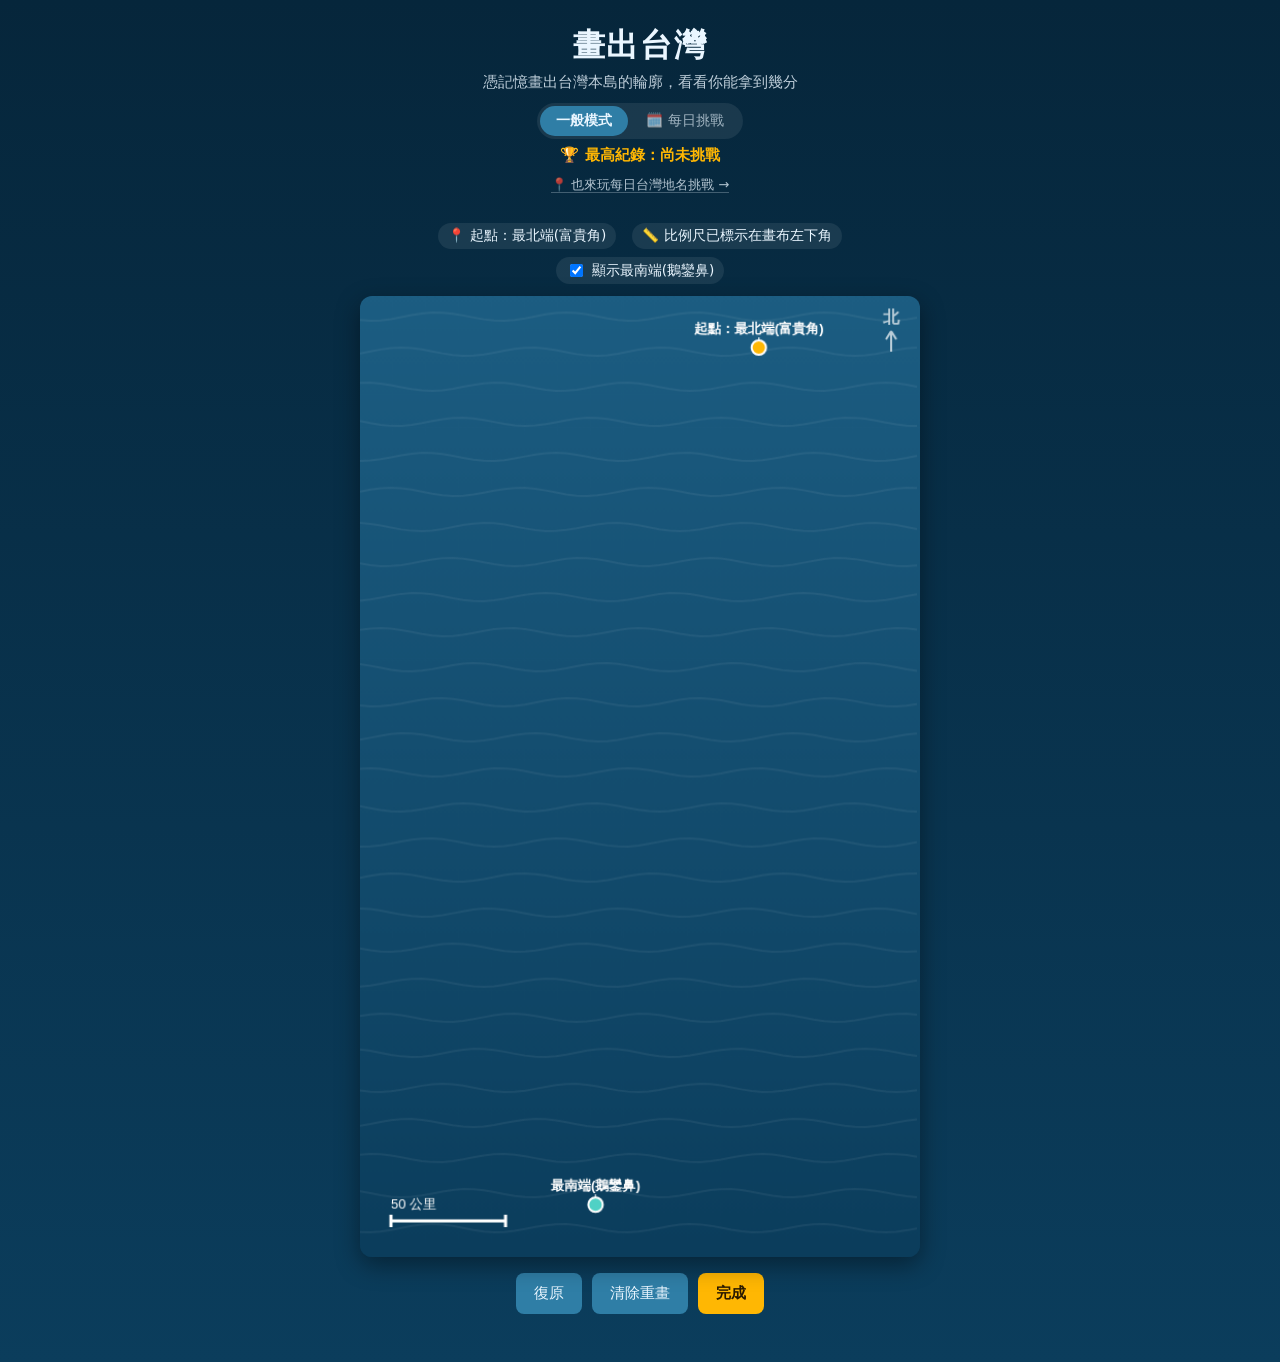
==== index.html @ fce16fc8 "Fix bestGrade stuck at null after a 0%-scoring first attempt recordAttempt() only updated bestScore/" ====
<!DOCTYPE html>
<html lang="zh-Hant">
<head>
<meta charset="UTF-8">
<meta name="viewport" content="width=device-width, initial-scale=1.0, maximum-scale=1.0, user-scalable=no, viewport-fit=cover">
<title>畫出台灣</title>
<!-- Bump ?v=N on style.css/shared.js/shared-outline.js/draw-data.js/
     records.js/game.js whenever any of them change -- GitHub Pages' CDN +
     browsers cache these aggressively enough that without a cache-busting
     query string, a deploy can take a long time (or a manual hard-refresh)
     to actually reach a returning visitor, even though the new file is
     live on the server. -->
<link rel="stylesheet" href="style.css?v=22">
</head>
<body>
  <header>
    <h1>畫出台灣</h1>
    <p class="subtitle tagline">憑記憶畫出台灣本島的輪廓，看看你能拿到幾分</p>
    <div id="mode-toggle">
      <button id="mode-normal-btn" class="mode-btn" type="button">一般模式</button>
      <button id="mode-challenge-btn" class="mode-btn" type="button">🗓️ 每日挑戰</button>
    </div>
    <p id="challenge-desc" class="subtitle" hidden></p>
    <div id="challenge-tools" hidden>
      <button id="catchup-btn" type="button">📅 補玩錯過的挑戰</button>
      <button id="back-to-today-btn" type="button" hidden>↩️ 返回今天</button>
    </div>
    <div id="catchup-panel" hidden>
      <p class="catchup-panel-title">選擇想補玩的日期：</p>
      <div id="catchup-list"></div>
      <button id="catchup-close-btn" type="button">關閉</button>
    </div>
    <p id="best-score-line" class="subtitle">🏆 最高紀錄：尚未挑戰</p>
    <p class="cross-link"><a href="placename/">📍 也來玩每日台灣地名挑戰 →</a></p>
  </header>

  <main>
    <div id="hint-bar">
      <span id="start-hint" class="hint">📍 起點：最北端(富貴角)</span>
      <span class="hint">📏 比例尺已標示在畫布左下角</span>
      <label id="south-toggle-label" class="hint toggle-hint">
        <input type="checkbox" id="south-marker-toggle" checked>
        顯示最南端(鵝鑾鼻)
      </label>
    </div>

    <div id="canvas-wrap">
      <canvas id="bg-canvas"></canvas>
      <canvas id="draw-canvas"></canvas>
      <canvas id="result-canvas"></canvas>
      <div id="rotate-hint" hidden>📱 今天的地圖偏橫向，建議把手機轉成橫向遊玩，畫布會大很多！</div>
    </div>

    <div id="controls">
      <button id="undo-btn" type="button">復原</button>
      <button id="clear-btn" type="button">清除重畫</button>
      <button id="finish-btn" type="button">完成</button>
      <button id="download-card-btn" type="button" hidden>下載成績卡片</button>
      <button id="retry-btn" type="button" hidden>再玩一次</button>
    </div>

    <div id="result-panel" hidden>
      <p class="scroll-hint">👆 上滑看地圖比對・👇 這裡是完整成績，可以上下滑動查看</p>
      <div id="new-record-badge" hidden>🎉 新紀錄！</div>
      <div id="score-grade"></div>
      <div id="score-number"></div>
      <p id="score-message"></p>

      <div id="score-breakdown">
        <div class="score-item">
          <span class="score-item-label">形狀相似度</span>
          <div class="score-bar"><div class="score-bar-fill" id="shape-bar"></div></div>
          <span class="score-item-value" id="shape-score-value">0%</span>
        </div>
        <div class="score-item">
          <span class="score-item-label">比例大小</span>
          <div class="score-bar"><div class="score-bar-fill" id="size-bar"></div></div>
          <span class="score-item-value" id="size-score-value">0%</span>
        </div>
        <div class="score-item">
          <span class="score-item-label">位置偏移</span>
          <div class="score-bar"><div class="score-bar-fill" id="position-bar"></div></div>
          <span class="score-item-value" id="position-score-value">0%</span>
        </div>
      </div>

      <div class="legend">
        <span><i class="swatch swatch-correct"></i>畫對的地方</span>
        <span><i class="swatch swatch-over"></i>你多畫的地方</span>
        <span><i class="swatch swatch-under"></i>你少畫的地方</span>
      </div>

      <div id="score-analysis"></div>
    </div>
  </main>

  <script src="shared-outline.js?v=22"></script>
  <script src="shared.js?v=23"></script>
  <script src="draw-data.js?v=22"></script>
  <script src="records.js?v=24"></script>
  <script src="game.js?v=24"></script>
</body>
</html>
---- style.css ----
/* Shared base styles -- loaded by both this page and placename/index.html
   (as ../style.css there), which layers its own placename/style.css on
   top for anything placename-specific. Both pages reuse the exact same
   element IDs/classes wherever the visual pattern is identical (hint-bar,
   controls, catchup-panel/list/item, result-panel, score-grade/number/
   message, buttons), so a fix here fixes both at once; only genuinely
   different pieces live in each page's own stylesheet. */
:root {
  --ocean-deep: #0b3d5c;
  --ocean-mid: #1c5d82;
  --ocean-light: #2f7ea6;
  --ink: #eaf6ff;
  --accent: #ffb703;
  --player-color: #ff5252;
  --real-color: #2ecc71;
  --miss-color: #9b59b6;
  --panel-bg: rgba(255, 255, 255, 0.08);
}

* {
  box-sizing: border-box;
}

body {
  margin: 0;
  min-height: 100vh;
  min-height: 100dvh;
  background: linear-gradient(180deg, #06263b 0%, #0b3d5c 100%);
  color: var(--ink);
  font-family: "Noto Sans TC", "Microsoft JhengHei", system-ui, sans-serif;
  display: flex;
  flex-direction: column;
  align-items: center;
  padding: 24px 16px 48px;
}

header {
  text-align: center;
  margin-bottom: 16px;
}

h1 {
  margin: 0 0 4px;
  font-size: 2rem;
  letter-spacing: 0.05em;
}

.subtitle {
  margin: 0;
  opacity: 0.8;
  font-size: 0.95rem;
}

#best-score-line {
  margin-top: 6px;
  opacity: 1;
  color: var(--accent);
  font-weight: 600;
}

.cross-link {
  margin-top: 10px;
  font-size: 0.82rem;
}

.cross-link a {
  color: var(--ink);
  opacity: 0.75;
  text-decoration: none;
  border-bottom: 1px solid rgba(234, 246, 255, 0.35);
}

.cross-link a:hover {
  opacity: 1;
}

#mode-toggle {
  display: flex;
  justify-content: center;
  gap: 2px;
  margin: 10px auto 0;
  background: var(--panel-bg);
  border-radius: 999px;
  padding: 3px;
  width: fit-content;
}

.mode-btn {
  padding: 6px 16px;
  border-radius: 999px;
  border: none;
  background: transparent;
  color: var(--ink);
  font-size: 0.85rem;
  font-family: inherit;
  cursor: pointer;
  opacity: 0.65;
  transition: background 0.15s, opacity 0.15s;
}

.mode-btn.active {
  background: var(--ocean-light);
  opacity: 1;
  font-weight: 700;
}

#challenge-desc {
  margin-top: 6px;
  color: var(--accent);
  font-size: 0.85rem;
}

#challenge-tools {
  display: flex;
  justify-content: center;
  gap: 8px;
  margin-top: 8px;
}

/* Author `display` rules always beat the UA's default [hidden]{display:none}
   regardless of specificity/source order -- learned the hard way with
   .toggle-hint earlier, so every element here that's toggled via the
   `hidden` attribute (not just a class) needs this same override. */
#challenge-tools[hidden] {
  display: none;
}

#catchup-btn,
#back-to-today-btn {
  padding: 5px 12px;
  font-size: 0.78rem;
  border-radius: 999px;
  border: 1px solid rgba(255, 255, 255, 0.25);
  background: var(--panel-bg);
  color: var(--ink);
  cursor: pointer;
}

#catchup-btn:hover,
#back-to-today-btn:hover {
  background: rgba(255, 255, 255, 0.16);
}

#catchup-panel {
  width: 100%;
  max-width: 420px;
  margin: 10px auto 0;
  padding: 12px 14px;
  border-radius: 10px;
  background: var(--panel-bg);
  text-align: left;
}

.catchup-panel-title {
  margin: 0 0 8px;
  font-size: 0.82rem;
  opacity: 0.85;
}

#catchup-list {
  max-height: 260px;
  overflow-y: auto;
  display: flex;
  flex-direction: column;
  gap: 6px;
}

.catchup-item {
  display: grid;
  grid-template-columns: 56px 1fr auto;
  align-items: center;
  gap: 8px;
  width: 100%;
  padding: 7px 10px;
  border-radius: 8px;
  border: none;
  background: rgba(255, 255, 255, 0.06);
  color: var(--ink);
  font-family: inherit;
  font-size: 0.78rem;
  text-align: left;
  cursor: pointer;
}

.catchup-item:hover {
  background: rgba(255, 255, 255, 0.14);
}

.catchup-item.done {
  background: rgba(46, 204, 113, 0.14);
}

.catchup-item.done:hover {
  background: rgba(46, 204, 113, 0.24);
}

.catchup-date {
  font-weight: 700;
  opacity: 0.9;
}

.catchup-summary {
  opacity: 0.85;
  overflow: hidden;
  text-overflow: ellipsis;
  white-space: nowrap;
}

.catchup-status {
  opacity: 0.8;
  white-space: nowrap;
  font-size: 0.75rem;
}

#catchup-close-btn {
  margin-top: 10px;
  padding: 6px 16px;
  font-size: 0.8rem;
}

main {
  width: 100%;
  max-width: 560px;
  display: flex;
  flex-direction: column;
  align-items: center;
}

#hint-bar {
  display: flex;
  flex-wrap: wrap;
  gap: 8px 16px;
  justify-content: center;
  margin-bottom: 12px;
  font-size: 0.85rem;
}

/* Wasn't toggled via the `hidden` attribute until placename mode started
   hiding the whole bar at once (previously only individual children inside
   it were ever hidden) -- same [hidden]-vs-author-display-rule cascade bug
   as .toggle-hint/#challenge-tools before it. */
#hint-bar[hidden] {
  display: none;
}

.hint {
  background: var(--panel-bg);
  padding: 4px 10px;
  border-radius: 999px;
}

.toggle-hint {
  display: flex;
  align-items: center;
  gap: 6px;
  cursor: pointer;
  user-select: none;
}

.toggle-hint[hidden] {
  display: none;
}

.toggle-hint input {
  cursor: pointer;
}

#canvas-wrap {
  position: relative;
  width: 100%;
  border-radius: 12px;
  overflow: hidden;
  box-shadow: 0 8px 24px rgba(0, 0, 0, 0.4);
  touch-action: none;
  cursor: crosshair;
}

#canvas-wrap canvas {
  position: absolute;
  top: 0;
  left: 0;
  width: 100%;
  height: 100%;
  display: block;
}

#result-canvas {
  pointer-events: none;
}

/* Suggests rotating the phone when today's challenge map is landscape-
   shaped but the phone is held in portrait -- overlaid on the canvas
   (not in normal flow) so it doesn't eat into the height budget, and
   non-interactive so it never blocks drawing underneath it. */
#rotate-hint {
  position: absolute;
  top: 0;
  left: 0;
  right: 0;
  z-index: 5;
  padding: 8px 14px;
  background: rgba(0, 0, 0, 0.72);
  color: #ffffff;
  font-size: 0.78rem;
  text-align: center;
  pointer-events: none;
}

#controls {
  display: flex;
  gap: 10px;
  margin-top: 16px;
  flex-wrap: wrap;
  justify-content: center;
}

/* Same cascade bug as #hint-bar above -- placename mode is the first thing
   to ever hide this whole bar rather than just individual buttons in it. */
#controls[hidden] {
  display: none;
}

button {
  font-family: inherit;
  font-size: 0.95rem;
  padding: 10px 18px;
  border-radius: 8px;
  border: none;
  cursor: pointer;
  background: var(--ocean-light);
  color: var(--ink);
  transition: background 0.15s, transform 0.1s;
}

button:hover {
  background: #3a92bd;
}

button:active {
  transform: scale(0.97);
}

#finish-btn {
  background: var(--accent);
  color: #2a1a00;
  font-weight: 700;
}

#finish-btn:hover {
  background: #ffc733;
}

#retry-btn {
  background: var(--real-color);
  color: #06331a;
  font-weight: 700;
}

#download-card-btn {
  background: transparent;
  border: 2px solid var(--ocean-light);
  color: var(--ink);
}

#download-card-btn:hover {
  background: var(--ocean-light);
}

#result-panel {
  margin-top: 20px;
  padding: 18px 24px;
  border-radius: 12px;
  background: var(--panel-bg);
  text-align: center;
  width: 100%;
}

.scroll-hint {
  display: none;
  margin: 0 0 12px;
  font-size: 0.78rem;
  text-align: center;
  color: rgba(234, 246, 255, 0.75);
}

#new-record-badge {
  font-size: 1rem;
  font-weight: 700;
  color: var(--real-color);
  margin-bottom: 6px;
  animation: pop 0.4s ease;
}

@keyframes pop {
  0% { transform: scale(0.8); opacity: 0; }
  100% { transform: scale(1); opacity: 1; }
}

#score-grade {
  font-size: 3rem;
  font-weight: 800;
  color: var(--accent);
  line-height: 1;
}

#score-number {
  font-size: 1.3rem;
  margin-top: 4px;
  opacity: 0.9;
}

#score-message {
  margin: 10px 0 4px;
  opacity: 0.85;
}

#score-breakdown {
  margin: 14px 0 4px;
  display: flex;
  flex-direction: column;
  gap: 8px;
  text-align: left;
}

.score-item {
  display: grid;
  grid-template-columns: 84px 1fr 40px;
  align-items: center;
  gap: 10px;
  font-size: 0.85rem;
}

.score-item-label {
  opacity: 0.85;
  white-space: nowrap;
}

.score-bar {
  height: 8px;
  border-radius: 999px;
  background: rgba(255, 255, 255, 0.15);
  overflow: hidden;
}

.score-bar-fill {
  height: 100%;
  width: 0%;
  border-radius: 999px;
  background: linear-gradient(90deg, var(--ocean-light), var(--accent));
  transition: width 0.5s ease;
}

.score-item-value {
  text-align: right;
  font-variant-numeric: tabular-nums;
  opacity: 0.9;
}

.legend {
  display: flex;
  flex-wrap: wrap;
  gap: 8px 16px;
  justify-content: center;
  margin-top: 10px;
  font-size: 0.85rem;
}

.legend span {
  display: flex;
  align-items: center;
  gap: 6px;
}

.swatch {
  display: inline-block;
  width: 14px;
  height: 14px;
  border-radius: 3px;
}

.swatch-correct {
  background: var(--real-color);
}

.swatch-over {
  background: var(--player-color);
}

.swatch-under {
  background: var(--miss-color);
}

#score-analysis {
  margin-top: 14px;
  display: flex;
  flex-direction: column;
  gap: 8px;
  text-align: left;
}

.analysis-line {
  font-size: 0.85rem;
  line-height: 1.5;
  background: rgba(255, 255, 255, 0.06);
  border-radius: 8px;
  padding: 8px 12px;
}

/* Compact mobile layout: the goal is to fit the whole canvas in the
   viewport (no scrolling needed mid-draw, which is what causes stray
   strokes when a scroll gesture starts on the canvas instead of the
   page) and keep 完成/清除重畫 etc. always reachable via a bottom bar
   that's fixed regardless of scroll position or canvas height. */
@media (max-width: 640px) {
  body {
    padding: 10px 10px calc(78px + env(safe-area-inset-bottom, 0px));
  }

  .tagline {
    display: none;
  }

  header {
    margin-bottom: 8px;
  }

  h1 {
    font-size: 1.3rem;
    margin-bottom: 2px;
  }

  #best-score-line {
    margin-top: 2px;
    font-size: 0.78rem;
  }

  #hint-bar {
    gap: 4px 8px;
    margin-bottom: 8px;
    font-size: 0.72rem;
  }

  .hint {
    padding: 3px 8px;
  }

  /* Sized to fit within the height budget without ever distorting: width
     is the smaller of "100% of the container" and "the height budget
     scaled by the map's own aspect ratio" (--map-ratio, set in JS whenever
     the projection is (re)configured), then height is left to derive from
     width via aspect-ratio. A landscape-shaped daily-challenge map (after
     a ~90° rotation) still shrinks to fit, correctly proportioned, instead
     of being squashed by width and height fighting each other. */
  #canvas-wrap {
    width: min(100%, calc((100vh - 190px) * var(--map-ratio, 0.6)));
    width: min(100%, calc((100dvh - 190px) * var(--map-ratio, 0.6)));
    height: auto;
    min-height: 200px;
  }

  #controls {
    position: fixed;
    left: 0;
    right: 0;
    bottom: 0;
    margin: 0;
    gap: 8px;
    padding: 10px 10px calc(10px + env(safe-area-inset-bottom, 0px));
    background: rgba(6, 38, 59, 0.95);
    backdrop-filter: blur(6px);
    box-shadow: 0 -4px 16px rgba(0, 0, 0, 0.35);
    z-index: 10;
  }

  #controls button {
    padding: 9px 14px;
    font-size: 0.88rem;
  }

  .scroll-hint {
    display: block;
  }
}
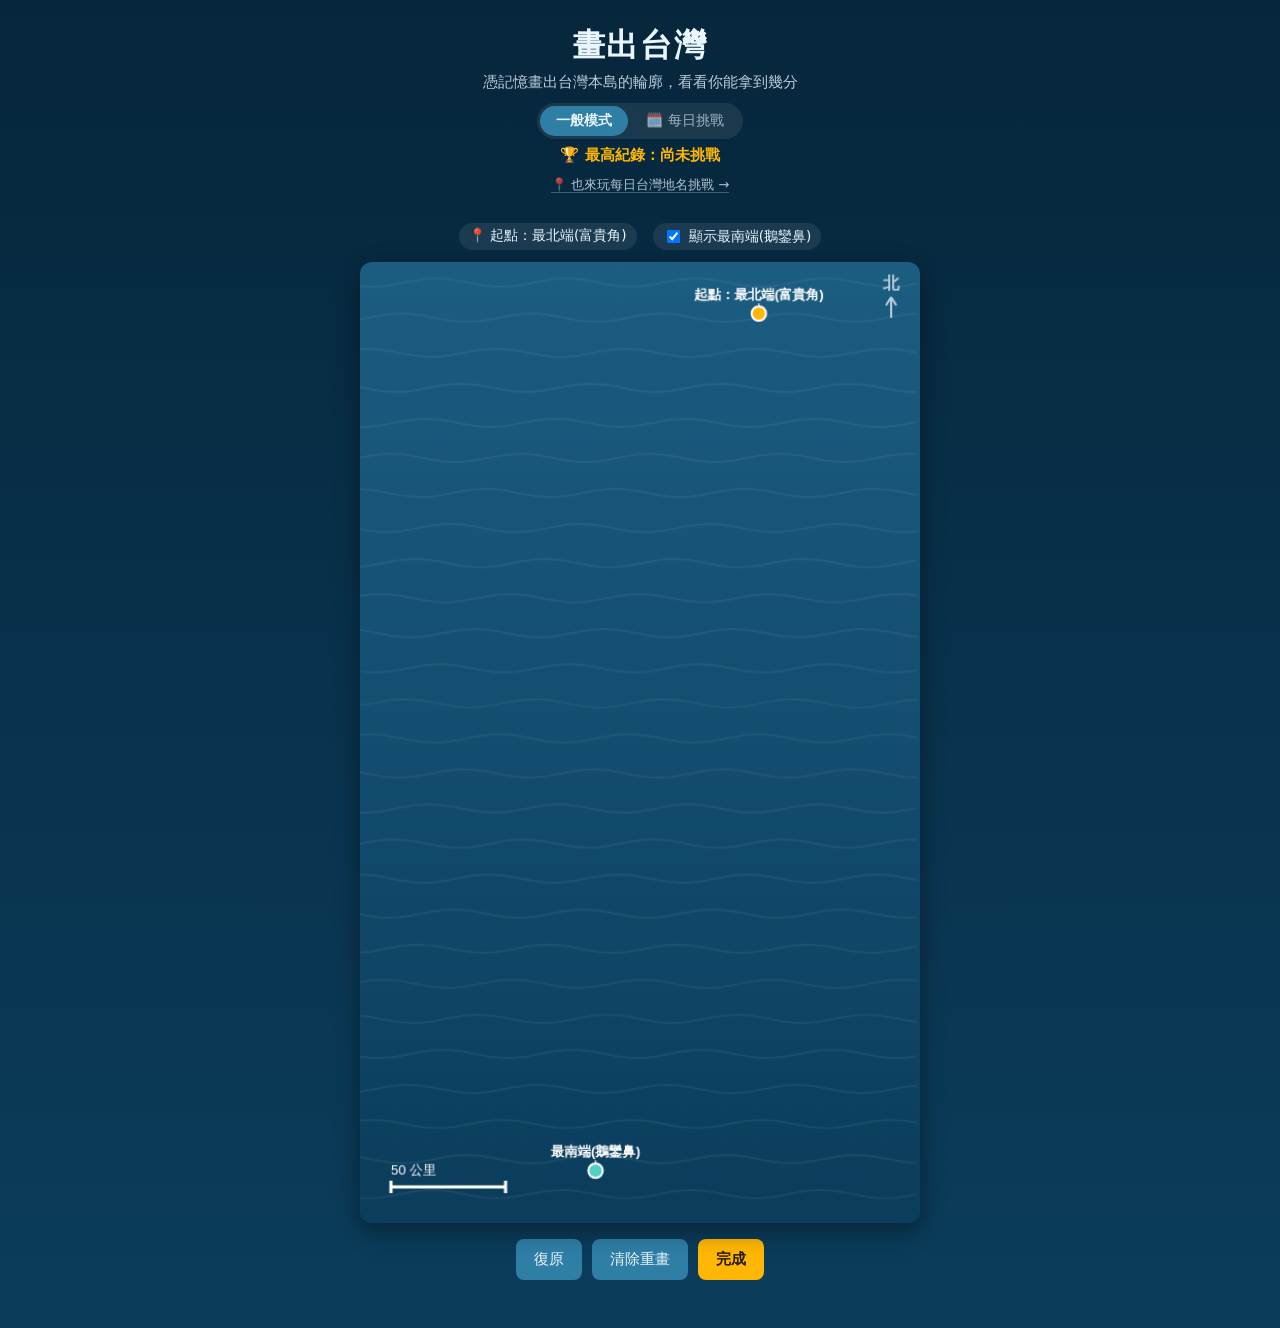
==== commit f2def71d: "Drop the "比例尺已標示在畫布左下角" hint-bar label Purely a static text removal -- the actual scale bar drawn on" ====
--- a/index.html
+++ b/index.html
@@ -4,12 +4,13 @@
 <meta charset="UTF-8">
 <meta name="viewport" content="width=device-width, initial-scale=1.0, maximum-scale=1.0, user-scalable=no, viewport-fit=cover">
 <title>畫出台灣</title>
+<link rel="icon" type="image/svg+xml" href="favicon.svg?v=1">
 <!-- Bump ?v=N on style.css/shared.js/shared-outline.js/draw-data.js/
-     records.js/game.js whenever any of them change -- GitHub Pages' CDN +
-     browsers cache these aggressively enough that without a cache-busting
-     query string, a deploy can take a long time (or a manual hard-refresh)
-     to actually reach a returning visitor, even though the new file is
-     live on the server. -->
+     records.js/game.js/favicon.svg whenever any of them change -- GitHub
+     Pages' CDN + browsers cache these aggressively enough that without a
+     cache-busting query string, a deploy can take a long time (or a manual
+     hard-refresh) to actually reach a returning visitor, even though the
+     new file is live on the server. -->
 <link rel="stylesheet" href="style.css?v=22">
 </head>
 <body>
@@ -37,7 +38,6 @@
   <main>
     <div id="hint-bar">
       <span id="start-hint" class="hint">📍 起點：最北端(富貴角)</span>
-      <span class="hint">📏 比例尺已標示在畫布左下角</span>
       <label id="south-toggle-label" class="hint toggle-hint">
         <input type="checkbox" id="south-marker-toggle" checked>
         顯示最南端(鵝鑾鼻)
@@ -98,6 +98,6 @@
   <script src="shared.js?v=23"></script>
   <script src="draw-data.js?v=22"></script>
   <script src="records.js?v=24"></script>
-  <script src="game.js?v=24"></script>
+  <script src="game.js?v=25"></script>
 </body>
 </html>
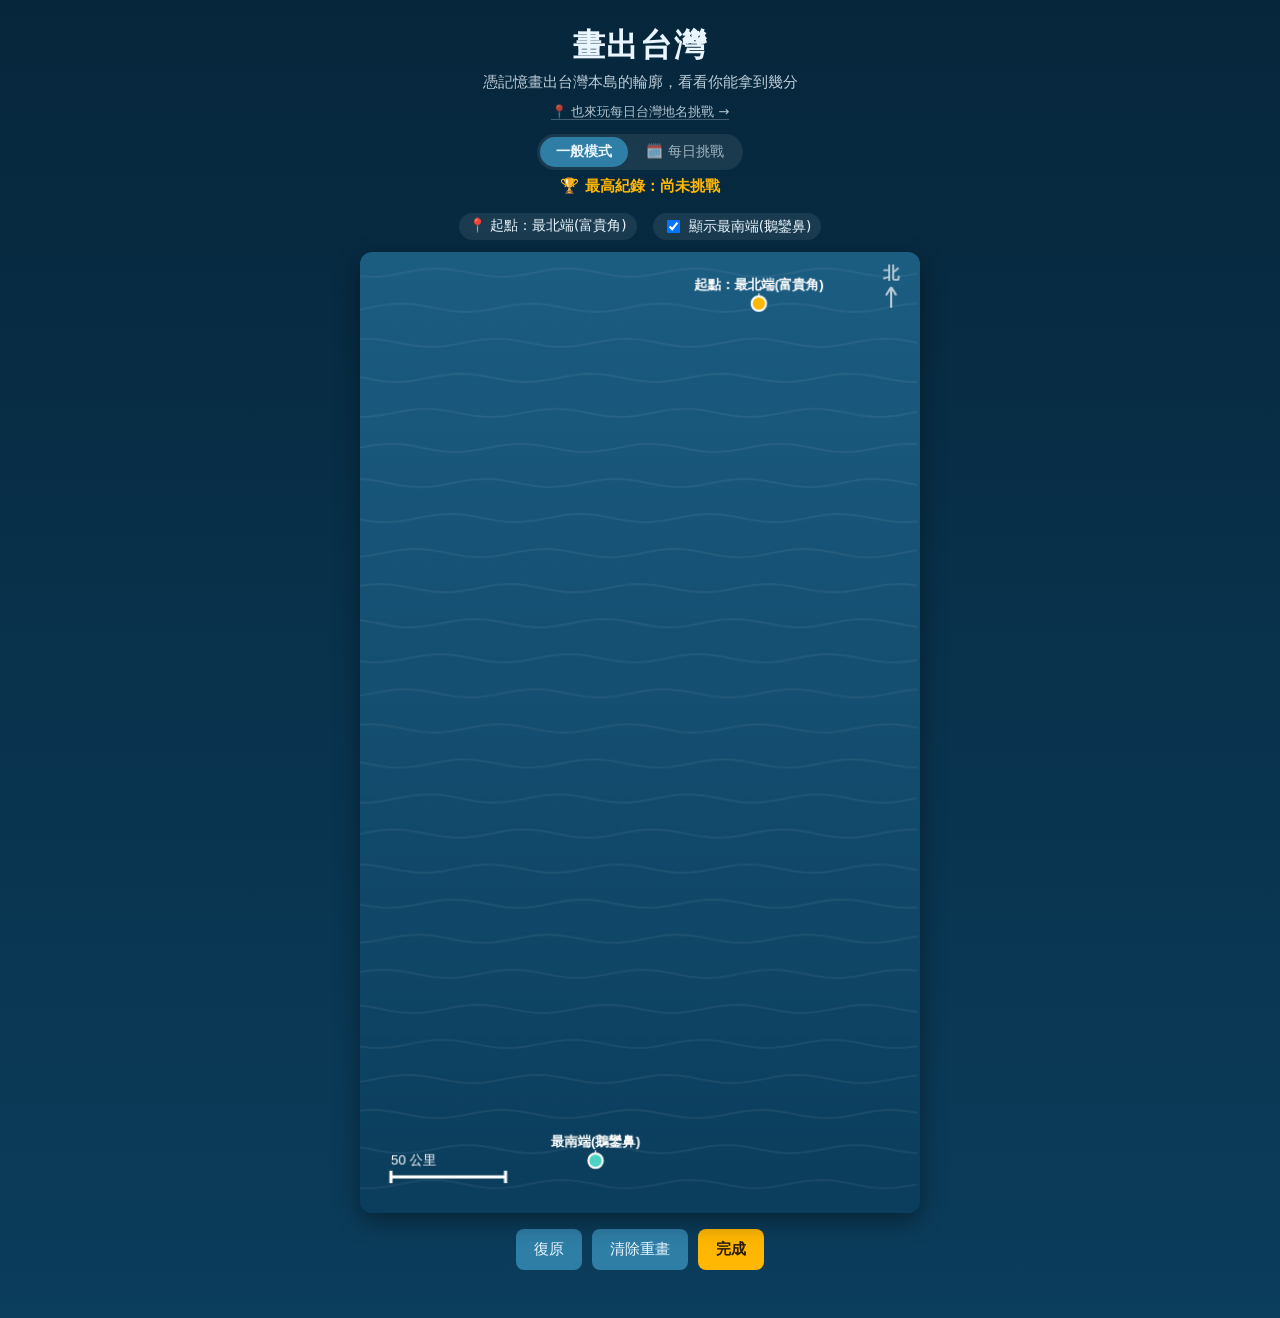
==== commit 45a8d340: "Root page: move cross-link under the title; drop the redundant challenge hint 1. index.html: moved t" ====
--- a/index.html
+++ b/index.html
@@ -17,6 +17,7 @@
   <header>
     <h1>畫出台灣</h1>
     <p class="subtitle tagline">憑記憶畫出台灣本島的輪廓，看看你能拿到幾分</p>
+    <p class="cross-link"><a href="placename/">📍 也來玩每日台灣地名挑戰 →</a></p>
     <div id="mode-toggle">
       <button id="mode-normal-btn" class="mode-btn" type="button">一般模式</button>
       <button id="mode-challenge-btn" class="mode-btn" type="button">🗓️ 每日挑戰</button>
@@ -32,7 +33,6 @@
       <button id="catchup-close-btn" type="button">關閉</button>
     </div>
     <p id="best-score-line" class="subtitle">🏆 最高紀錄：尚未挑戰</p>
-    <p class="cross-link"><a href="placename/">📍 也來玩每日台灣地名挑戰 →</a></p>
   </header>
 
   <main>
@@ -98,6 +98,6 @@
   <script src="shared.js?v=23"></script>
   <script src="draw-data.js?v=22"></script>
   <script src="records.js?v=24"></script>
-  <script src="game.js?v=25"></script>
+  <script src="game.js?v=26"></script>
 </body>
 </html>
